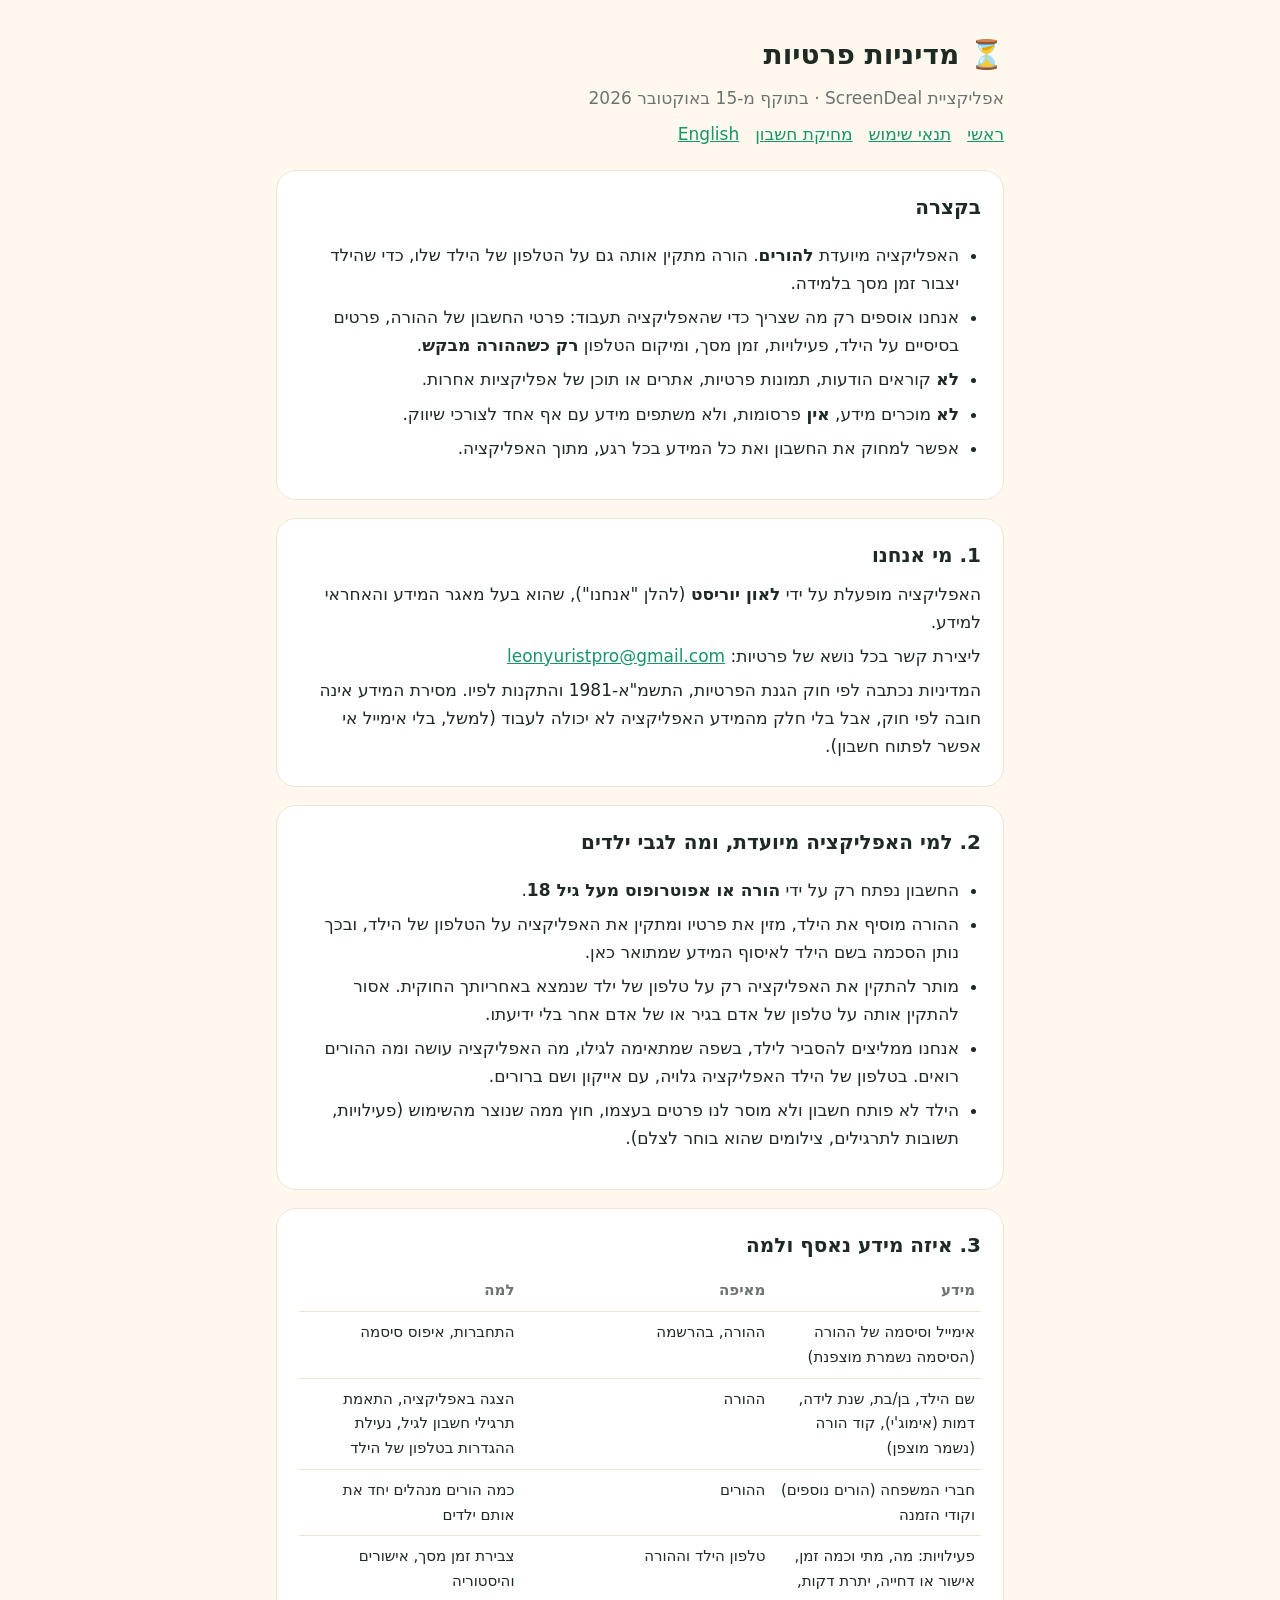
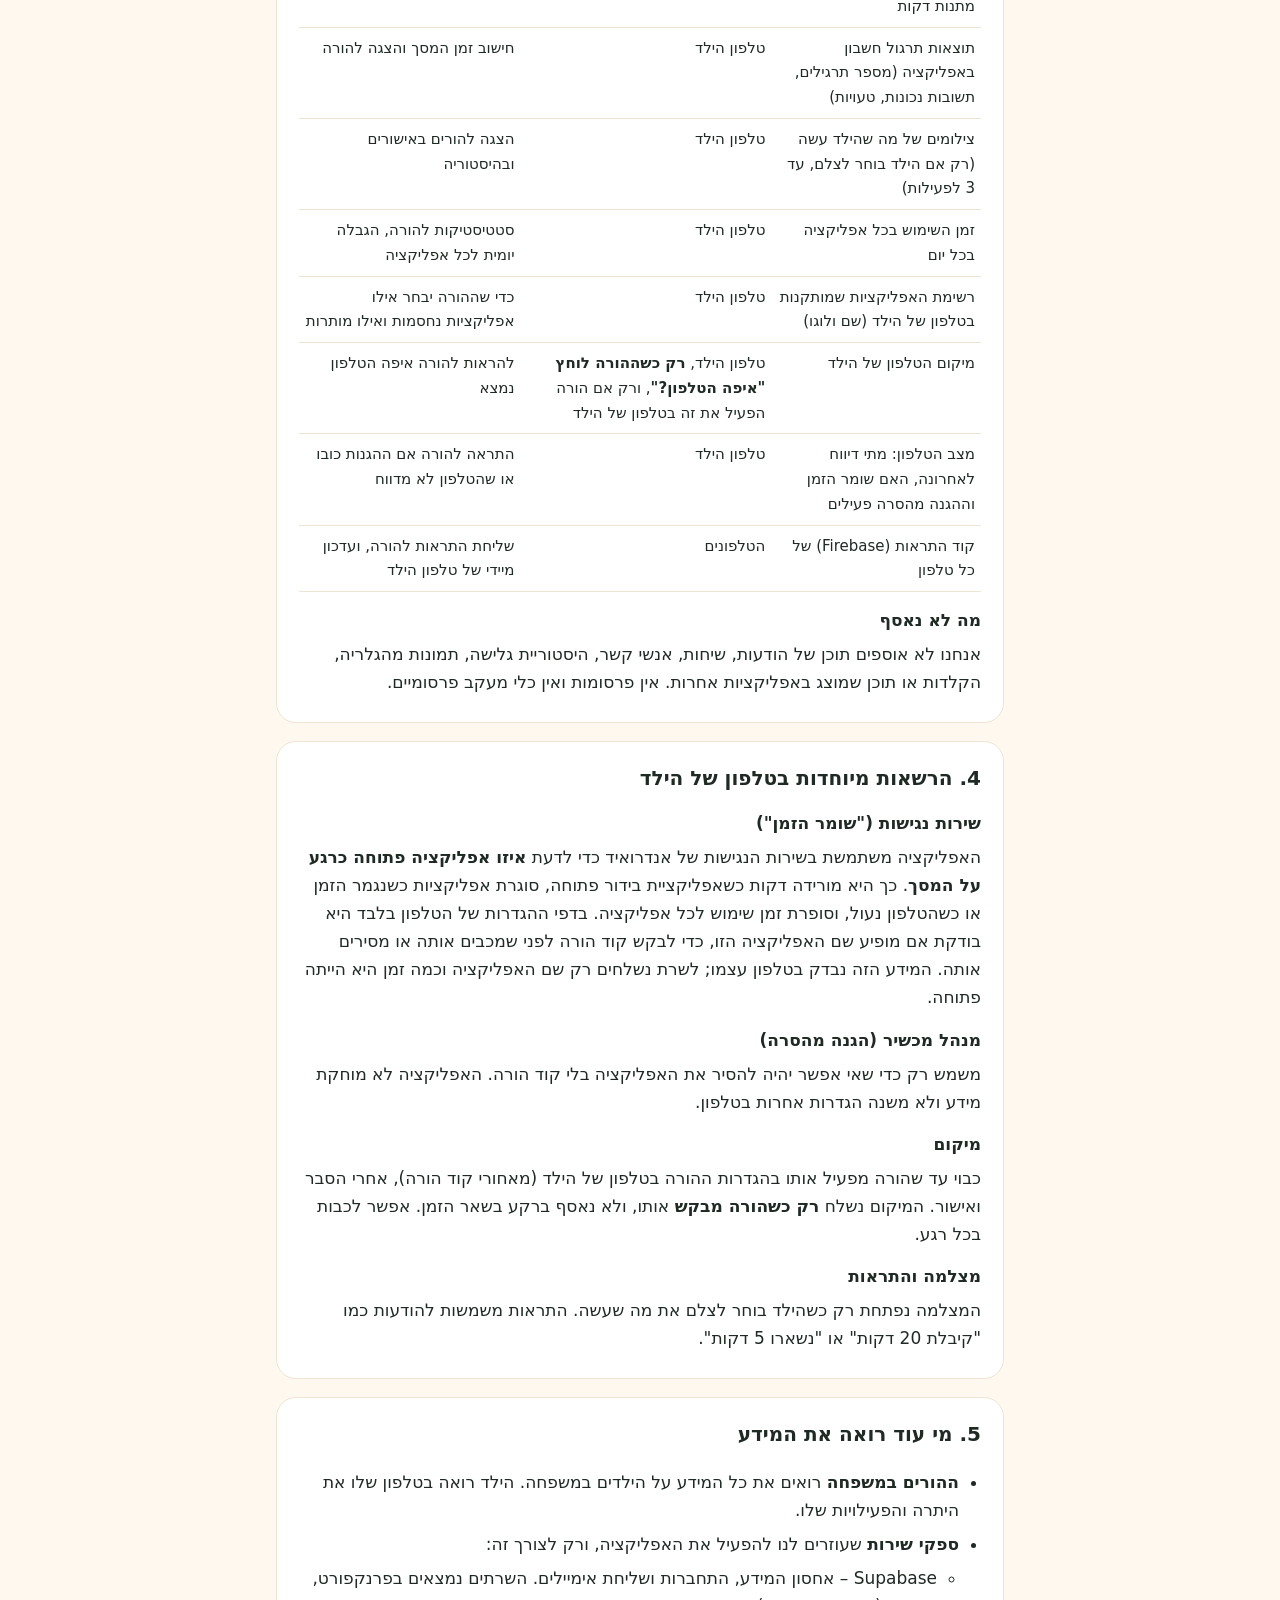
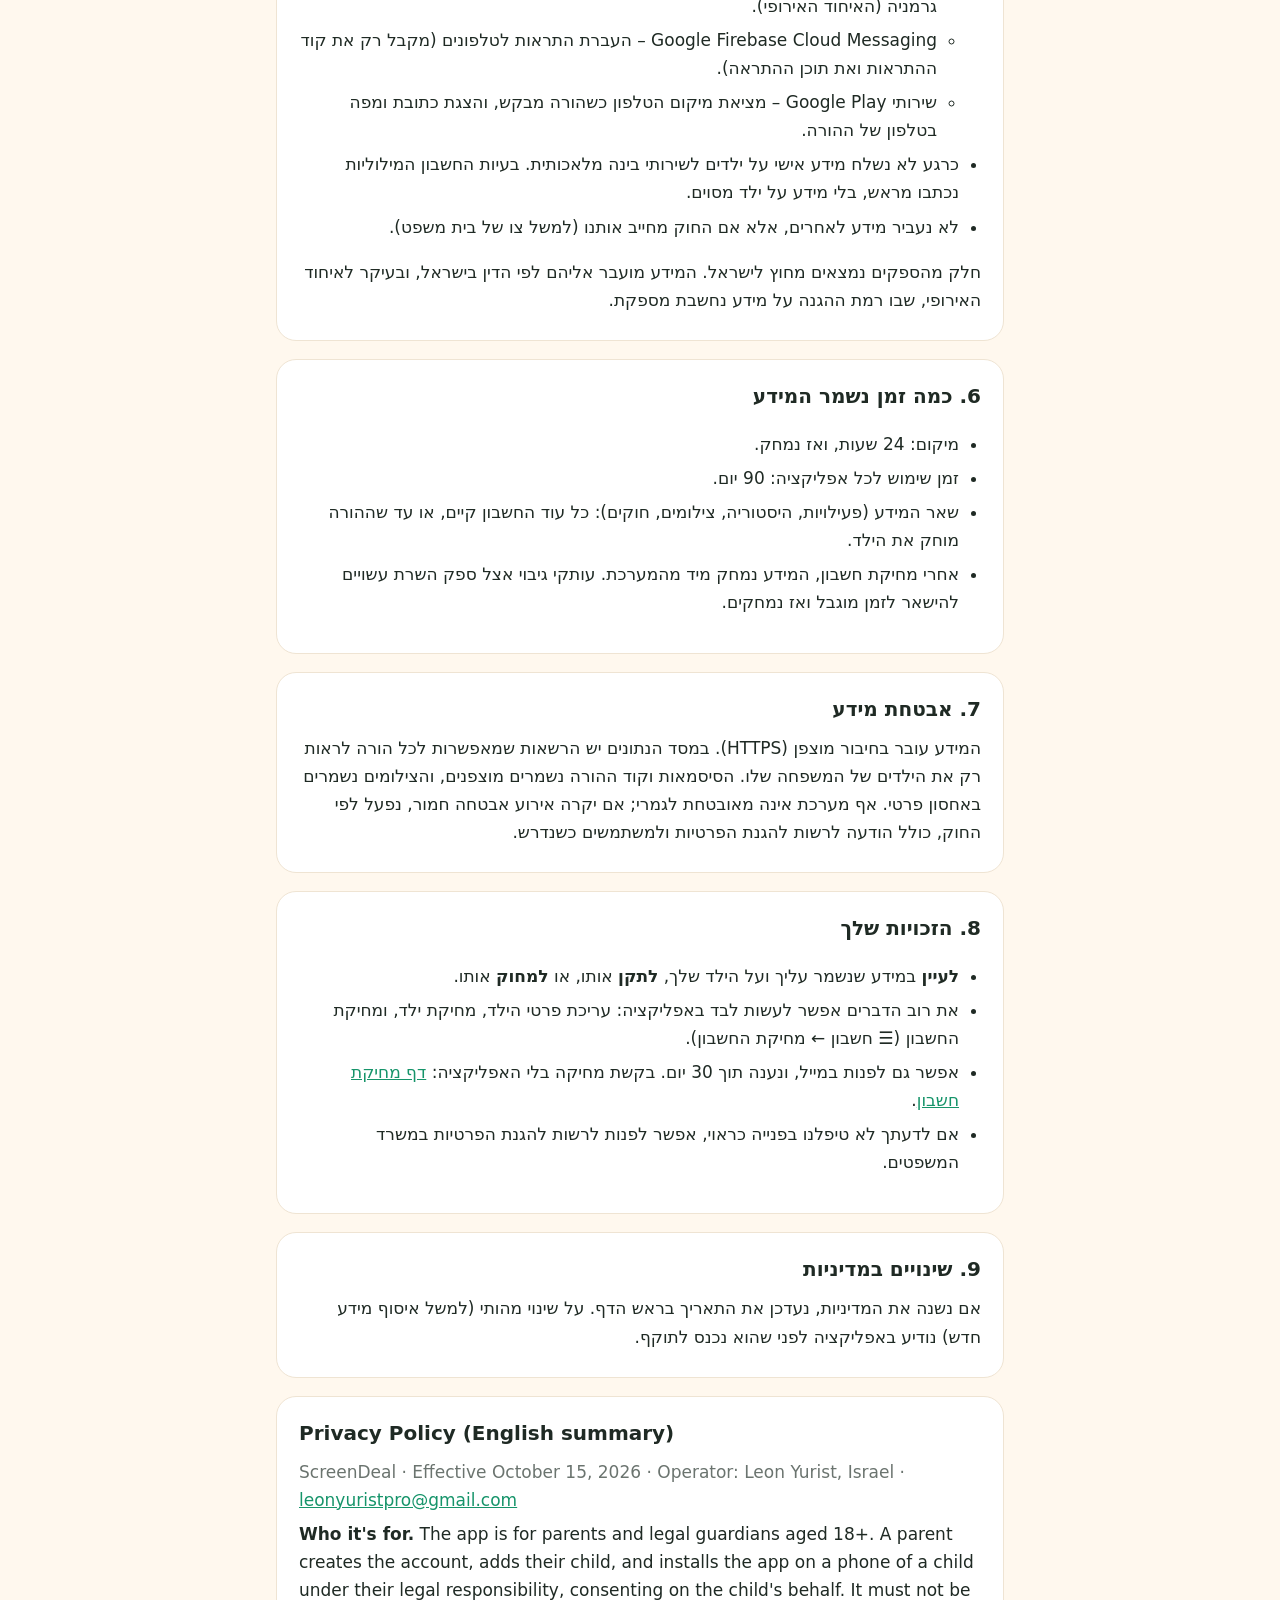
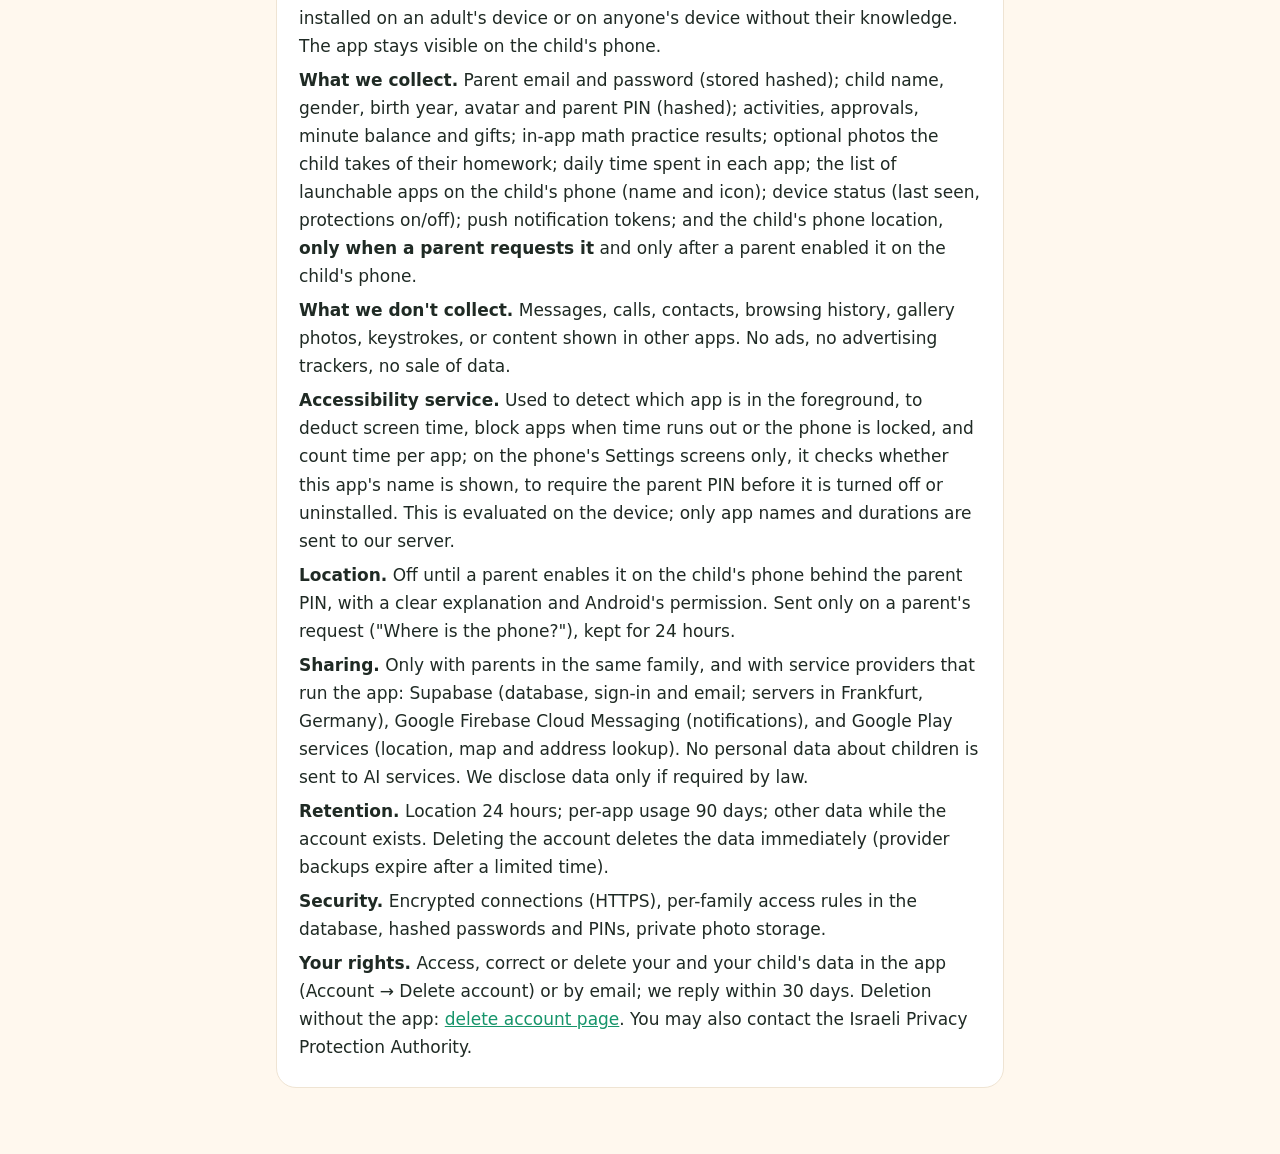
==== privacy/index.html @ fb62a264 "מדיניות פרטיות, תנאי שימוש ודף ראשי; שם האפליקציה ScreenDeal Co-Authored-By: Claude Opus 5.5 <norepl" ====
<!doctype html>
<html lang="he" dir="rtl">
<head>
<meta charset="utf-8">
<meta name="viewport" content="width=device-width, initial-scale=1">
<title>מדיניות פרטיות · ScreenDeal</title>
<link rel="stylesheet" href="../style.css">
</head>
<body>
<main>
  <h1>⏳ מדיניות פרטיות</h1>
  <p class="muted">אפליקציית ScreenDeal · בתוקף מ-15 באוקטובר 2026</p>
  <nav><a href="../">ראשי</a><a href="../terms/">תנאי שימוש</a><a href="../delete-account/">מחיקת חשבון</a><a href="#english">English</a></nav>

  <div class="card">
    <h2>בקצרה</h2>
    <ul>
      <li>האפליקציה מיועדת <b>להורים</b>. הורה מתקין אותה גם על הטלפון של הילד שלו, כדי שהילד יצבור זמן מסך בלמידה.</li>
      <li>אנחנו אוספים רק מה שצריך כדי שהאפליקציה תעבוד: פרטי החשבון של ההורה, פרטים בסיסיים על הילד, פעילויות, זמן מסך, ומיקום הטלפון <b>רק כשההורה מבקש</b>.</li>
      <li><b>לא</b> קוראים הודעות, תמונות פרטיות, אתרים או תוכן של אפליקציות אחרות.</li>
      <li><b>לא</b> מוכרים מידע, <b>אין</b> פרסומות, ולא משתפים מידע עם אף אחד לצורכי שיווק.</li>
      <li>אפשר למחוק את החשבון ואת כל המידע בכל רגע, מתוך האפליקציה.</li>
    </ul>
  </div>

  <div class="card">
    <h2>1. מי אנחנו</h2>
    <p>האפליקציה מופעלת על ידי <b>לאון יוריסט</b> (להלן "אנחנו"), שהוא בעל מאגר המידע והאחראי למידע.</p>
    <p>ליצירת קשר בכל נושא של פרטיות: <a href="mailto:leonyuristpro@gmail.com"><bdi>leonyuristpro@gmail.com</bdi></a></p>
    <p>המדיניות נכתבה לפי חוק הגנת הפרטיות, התשמ"א-1981 והתקנות לפיו. מסירת המידע אינה חובה לפי חוק, אבל בלי חלק מהמידע האפליקציה לא יכולה לעבוד (למשל, בלי אימייל אי אפשר לפתוח חשבון).</p>
  </div>

  <div class="card">
    <h2>2. למי האפליקציה מיועדת, ומה לגבי ילדים</h2>
    <ul>
      <li>החשבון נפתח רק על ידי <b>הורה או אפוטרופוס מעל גיל 18</b>.</li>
      <li>ההורה מוסיף את הילד, מזין את פרטיו ומתקין את האפליקציה על הטלפון של הילד, ובכך נותן הסכמה בשם הילד לאיסוף המידע שמתואר כאן.</li>
      <li>מותר להתקין את האפליקציה רק על טלפון של ילד שנמצא באחריותך החוקית. אסור להתקין אותה על טלפון של אדם בגיר או של אדם אחר בלי ידיעתו.</li>
      <li>אנחנו ממליצים להסביר לילד, בשפה שמתאימה לגילו, מה האפליקציה עושה ומה ההורים רואים. בטלפון של הילד האפליקציה גלויה, עם אייקון ושם ברורים.</li>
      <li>הילד לא פותח חשבון ולא מוסר לנו פרטים בעצמו, חוץ ממה שנוצר מהשימוש (פעילויות, תשובות לתרגילים, צילומים שהוא בוחר לצלם).</li>
    </ul>
  </div>

  <div class="card">
    <h2>3. איזה מידע נאסף ולמה</h2>
    <div class="table-wrap">
    <table>
      <tr><th>מידע</th><th>מאיפה</th><th>למה</th></tr>
      <tr><td>אימייל וסיסמה של ההורה (הסיסמה נשמרת מוצפנת)</td><td>ההורה, בהרשמה</td><td>התחברות, איפוס סיסמה</td></tr>
      <tr><td>שם הילד, בן/בת, שנת לידה, דמות (אימוג'י), קוד הורה (נשמר מוצפן)</td><td>ההורה</td><td>הצגה באפליקציה, התאמת תרגילי חשבון לגיל, נעילת ההגדרות בטלפון של הילד</td></tr>
      <tr><td>חברי המשפחה (הורים נוספים) וקודי הזמנה</td><td>ההורים</td><td>כמה הורים מנהלים יחד את אותם ילדים</td></tr>
      <tr><td>פעילויות: מה, מתי וכמה זמן, אישור או דחייה, יתרת דקות, מתנות דקות</td><td>טלפון הילד וההורה</td><td>צבירת זמן מסך, אישורים והיסטוריה</td></tr>
      <tr><td>תוצאות תרגול חשבון באפליקציה (מספר תרגילים, תשובות נכונות, טעויות)</td><td>טלפון הילד</td><td>חישוב זמן המסך והצגה להורה</td></tr>
      <tr><td>צילומים של מה שהילד עשה (רק אם הילד בוחר לצלם, עד 3 לפעילות)</td><td>טלפון הילד</td><td>הצגה להורים באישורים ובהיסטוריה</td></tr>
      <tr><td>זמן השימוש בכל אפליקציה בכל יום</td><td>טלפון הילד</td><td>סטטיסטיקות להורה, הגבלה יומית לכל אפליקציה</td></tr>
      <tr><td>רשימת האפליקציות שמותקנות בטלפון של הילד (שם ולוגו)</td><td>טלפון הילד</td><td>כדי שההורה יבחר אילו אפליקציות נחסמות ואילו מותרות</td></tr>
      <tr><td>מיקום הטלפון של הילד</td><td>טלפון הילד, <b>רק כשההורה לוחץ "איפה הטלפון?"</b>, ורק אם הורה הפעיל את זה בטלפון של הילד</td><td>להראות להורה איפה הטלפון נמצא</td></tr>
      <tr><td>מצב הטלפון: מתי דיווח לאחרונה, האם שומר הזמן וההגנה מהסרה פעילים</td><td>טלפון הילד</td><td>התראה להורה אם ההגנות כובו או שהטלפון לא מדווח</td></tr>
      <tr><td>קוד התראות (Firebase) של כל טלפון</td><td>הטלפונים</td><td>שליחת התראות להורה, ועדכון מיידי של טלפון הילד</td></tr>
    </table>
    </div>
    <h3>מה לא נאסף</h3>
    <p>אנחנו לא אוספים תוכן של הודעות, שיחות, אנשי קשר, היסטוריית גלישה, תמונות מהגלריה, הקלדות או תוכן שמוצג באפליקציות אחרות. אין פרסומות ואין כלי מעקב פרסומיים.</p>
  </div>

  <div class="card">
    <h2>4. הרשאות מיוחדות בטלפון של הילד</h2>
    <h3>שירות נגישות ("שומר הזמן")</h3>
    <p>האפליקציה משתמשת בשירות הנגישות של אנדרואיד כדי לדעת <b>איזו אפליקציה פתוחה כרגע על המסך</b>. כך היא מורידה דקות כשאפליקציית בידור פתוחה, סוגרת אפליקציות כשנגמר הזמן או כשהטלפון נעול, וסופרת זמן שימוש לכל אפליקציה. בדפי ההגדרות של הטלפון בלבד היא בודקת אם מופיע שם האפליקציה הזו, כדי לבקש קוד הורה לפני שמכבים אותה או מסירים אותה. המידע הזה נבדק בטלפון עצמו; לשרת נשלחים רק שם האפליקציה וכמה זמן היא הייתה פתוחה.</p>
    <h3>מנהל מכשיר (הגנה מהסרה)</h3>
    <p>משמש רק כדי שאי אפשר יהיה להסיר את האפליקציה בלי קוד הורה. האפליקציה לא מוחקת מידע ולא משנה הגדרות אחרות בטלפון.</p>
    <h3>מיקום</h3>
    <p>כבוי עד שהורה מפעיל אותו בהגדרות ההורה בטלפון של הילד (מאחורי קוד הורה), אחרי הסבר ואישור. המיקום נשלח <b>רק כשהורה מבקש</b> אותו, ולא נאסף ברקע בשאר הזמן. אפשר לכבות בכל רגע.</p>
    <h3>מצלמה והתראות</h3>
    <p>המצלמה נפתחת רק כשהילד בוחר לצלם את מה שעשה. התראות משמשות להודעות כמו "קיבלת 20 דקות" או "נשארו 5 דקות".</p>
  </div>

  <div class="card">
    <h2>5. מי עוד רואה את המידע</h2>
    <ul>
      <li><b>ההורים במשפחה</b> רואים את כל המידע על הילדים במשפחה. הילד רואה בטלפון שלו את היתרה והפעילויות שלו.</li>
      <li><b>ספקי שירות</b> שעוזרים לנו להפעיל את האפליקציה, ורק לצורך זה:
        <ul>
          <li>Supabase – אחסון המידע, התחברות ושליחת אימיילים. השרתים נמצאים בפרנקפורט, גרמניה (האיחוד האירופי).</li>
          <li>Google Firebase Cloud Messaging – העברת התראות לטלפונים (מקבל רק את קוד ההתראות ואת תוכן ההתראה).</li>
          <li>שירותי Google Play – מציאת מיקום הטלפון כשהורה מבקש, והצגת כתובת ומפה בטלפון של ההורה.</li>
        </ul>
      </li>
      <li>כרגע לא נשלח מידע אישי על ילדים לשירותי בינה מלאכותית. בעיות החשבון המילוליות נכתבו מראש, בלי מידע על ילד מסוים.</li>
      <li>לא נעביר מידע לאחרים, אלא אם החוק מחייב אותנו (למשל צו של בית משפט).</li>
    </ul>
    <p>חלק מהספקים נמצאים מחוץ לישראל. המידע מועבר אליהם לפי הדין בישראל, ובעיקר לאיחוד האירופי, שבו רמת ההגנה על מידע נחשבת מספקת.</p>
  </div>

  <div class="card">
    <h2>6. כמה זמן נשמר המידע</h2>
    <ul>
      <li>מיקום: 24 שעות, ואז נמחק.</li>
      <li>זמן שימוש לכל אפליקציה: 90 יום.</li>
      <li>שאר המידע (פעילויות, היסטוריה, צילומים, חוקים): כל עוד החשבון קיים, או עד שההורה מוחק את הילד.</li>
      <li>אחרי מחיקת חשבון, המידע נמחק מיד מהמערכת. עותקי גיבוי אצל ספק השרת עשויים להישאר לזמן מוגבל ואז נמחקים.</li>
    </ul>
  </div>

  <div class="card">
    <h2>7. אבטחת מידע</h2>
    <p>המידע עובר בחיבור מוצפן (HTTPS). במסד הנתונים יש הרשאות שמאפשרות לכל הורה לראות רק את הילדים של המשפחה שלו. הסיסמאות וקוד ההורה נשמרים מוצפנים, והצילומים נשמרים באחסון פרטי. אף מערכת אינה מאובטחת לגמרי; אם יקרה אירוע אבטחה חמור, נפעל לפי החוק, כולל הודעה לרשות להגנת הפרטיות ולמשתמשים כשנדרש.</p>
  </div>

  <div class="card">
    <h2>8. הזכויות שלך</h2>
    <ul>
      <li><b>לעיין</b> במידע שנשמר עליך ועל הילד שלך, <b>לתקן</b> אותו, או <b>למחוק</b> אותו.</li>
      <li>את רוב הדברים אפשר לעשות לבד באפליקציה: עריכת פרטי הילד, מחיקת ילד, ומחיקת החשבון (☰ חשבון ← מחיקת החשבון).</li>
      <li>אפשר גם לפנות במייל, ונענה תוך 30 יום. בקשת מחיקה בלי האפליקציה: <a href="../delete-account/">דף מחיקת חשבון</a>.</li>
      <li>אם לדעתך לא טיפלנו בפנייה כראוי, אפשר לפנות לרשות להגנת הפרטיות במשרד המשפטים.</li>
    </ul>
  </div>

  <div class="card">
    <h2>9. שינויים במדיניות</h2>
    <p>אם נשנה את המדיניות, נעדכן את התאריך בראש הדף. על שינוי מהותי (למשל איסוף מידע חדש) נודיע באפליקציה לפני שהוא נכנס לתוקף.</p>
  </div>

  <div class="card" lang="en" id="english">
    <h2>Privacy Policy (English summary)</h2>
    <p class="muted">ScreenDeal · Effective October 15, 2026 · Operator: Leon Yurist, Israel · <a href="mailto:leonyuristpro@gmail.com">leonyuristpro@gmail.com</a></p>
    <p><b>Who it's for.</b> The app is for parents and legal guardians aged 18+. A parent creates the account, adds their child, and installs the app on a phone of a child under their legal responsibility, consenting on the child's behalf. It must not be installed on an adult's device or on anyone's device without their knowledge. The app stays visible on the child's phone.</p>
    <p><b>What we collect.</b> Parent email and password (stored hashed); child name, gender, birth year, avatar and parent PIN (hashed); activities, approvals, minute balance and gifts; in-app math practice results; optional photos the child takes of their homework; daily time spent in each app; the list of launchable apps on the child's phone (name and icon); device status (last seen, protections on/off); push notification tokens; and the child's phone location, <b>only when a parent requests it</b> and only after a parent enabled it on the child's phone.</p>
    <p><b>What we don't collect.</b> Messages, calls, contacts, browsing history, gallery photos, keystrokes, or content shown in other apps. No ads, no advertising trackers, no sale of data.</p>
    <p><b>Accessibility service.</b> Used to detect which app is in the foreground, to deduct screen time, block apps when time runs out or the phone is locked, and count time per app; on the phone's Settings screens only, it checks whether this app's name is shown, to require the parent PIN before it is turned off or uninstalled. This is evaluated on the device; only app names and durations are sent to our server.</p>
    <p><b>Location.</b> Off until a parent enables it on the child's phone behind the parent PIN, with a clear explanation and Android's permission. Sent only on a parent's request ("Where is the phone?"), kept for 24 hours.</p>
    <p><b>Sharing.</b> Only with parents in the same family, and with service providers that run the app: Supabase (database, sign-in and email; servers in Frankfurt, Germany), Google Firebase Cloud Messaging (notifications), and Google Play services (location, map and address lookup). No personal data about children is sent to AI services. We disclose data only if required by law.</p>
    <p><b>Retention.</b> Location 24 hours; per-app usage 90 days; other data while the account exists. Deleting the account deletes the data immediately (provider backups expire after a limited time).</p>
    <p><b>Security.</b> Encrypted connections (HTTPS), per-family access rules in the database, hashed passwords and PINs, private photo storage.</p>
    <p><b>Your rights.</b> Access, correct or delete your and your child's data in the app (Account → Delete account) or by email; we reply within 30 days. Deletion without the app: <a href="../delete-account/">delete account page</a>. You may also contact the Israeli Privacy Protection Authority.</p>
  </div>
</main>
</body>
</html>
---- style.css ----
:root { --bg: #fff8ee; --card: #ffffff; --text: #1f2a24; --muted: #6b746f; --primary: #16946a; --stroke: #efe4d3; }
@media (prefers-color-scheme: dark) {
  :root { --bg: #151a17; --card: #1f2622; --text: #eef2ef; --muted: #a3ada7; --primary: #4cc79b; --stroke: #2e3832; }
}
* { box-sizing: border-box; }
body { margin: 0; background: var(--bg); color: var(--text); font: 17px/1.65 system-ui, -apple-system, "Segoe UI", Arial, sans-serif; }
main { max-width: 760px; margin: 0 auto; padding: 32px 16px 48px; }
.card { background: var(--card); border: 1px solid var(--stroke); border-radius: 20px; padding: 20px 22px; margin-bottom: 18px; }
h1 { font-size: 28px; margin: 0 0 4px; }
h2 { font-size: 20px; margin: 0 0 8px; }
h3 { font-size: 17px; margin: 14px 0 4px; }
p, li { margin: 6px 0; }
ul { padding-inline-start: 22px; }
.muted { color: var(--muted); }
a { color: var(--primary); }
nav { margin: 8px 0 22px; display: flex; flex-wrap: wrap; gap: 8px 16px; }
table { width: 100%; border-collapse: collapse; font-size: 15px; }
th, td { border-bottom: 1px solid var(--stroke); padding: 8px 6px; text-align: start; vertical-align: top; }
th { color: var(--muted); font-weight: 600; }
.table-wrap { overflow-x: auto; }
[lang="en"] { direction: ltr; text-align: left; }
bdi { unicode-bidi: isolate; }
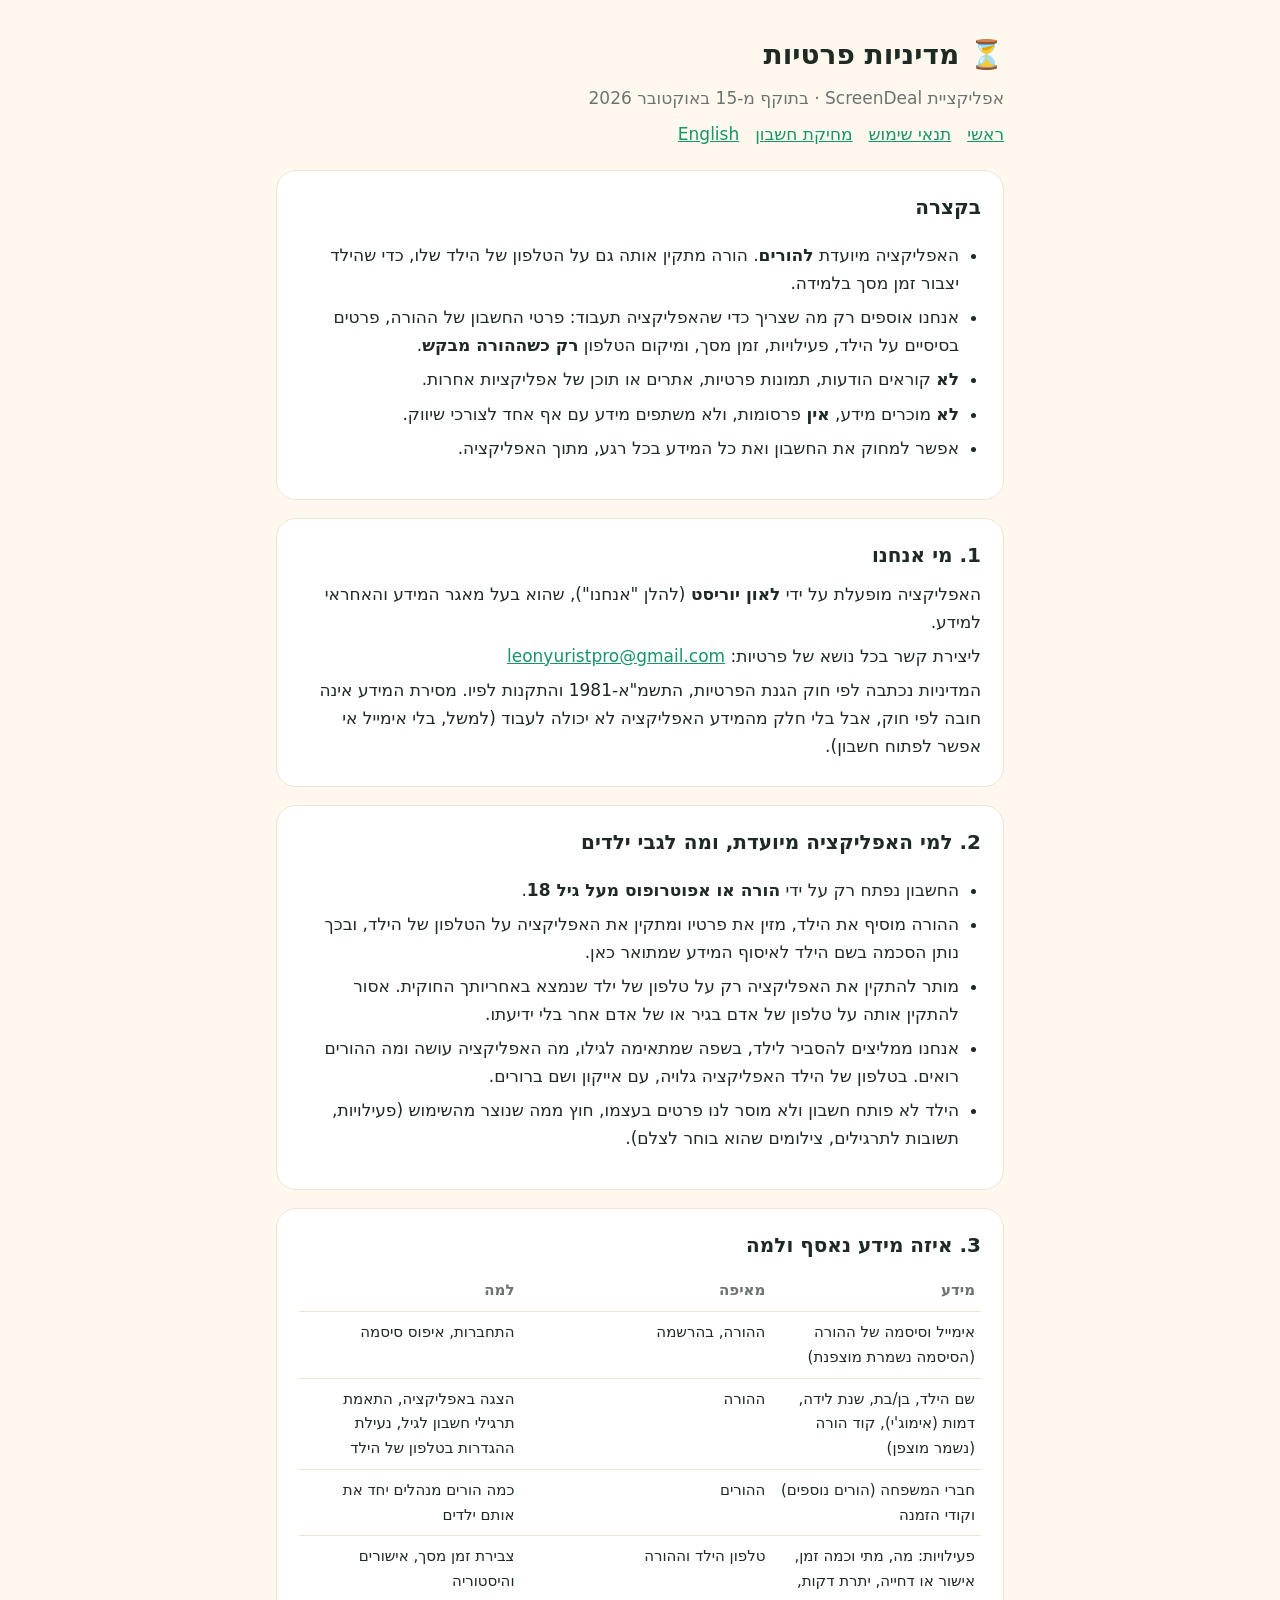
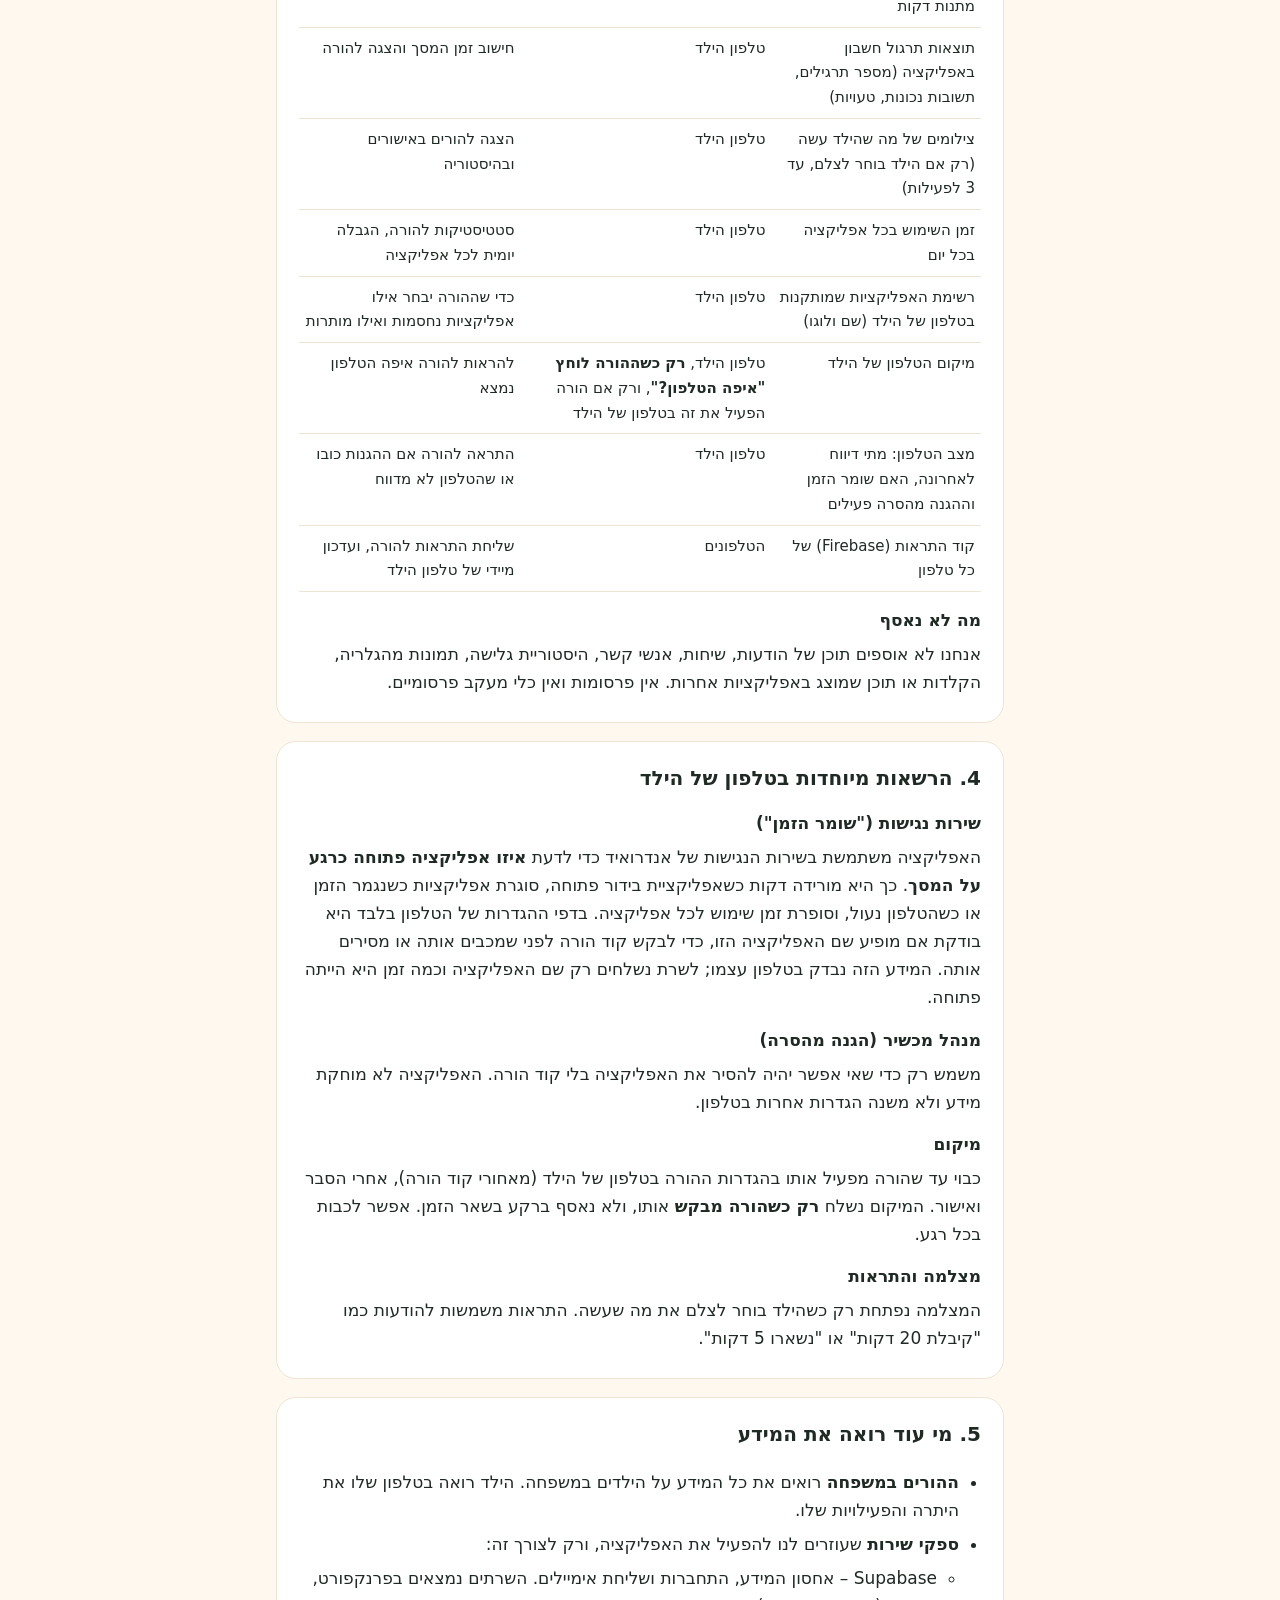
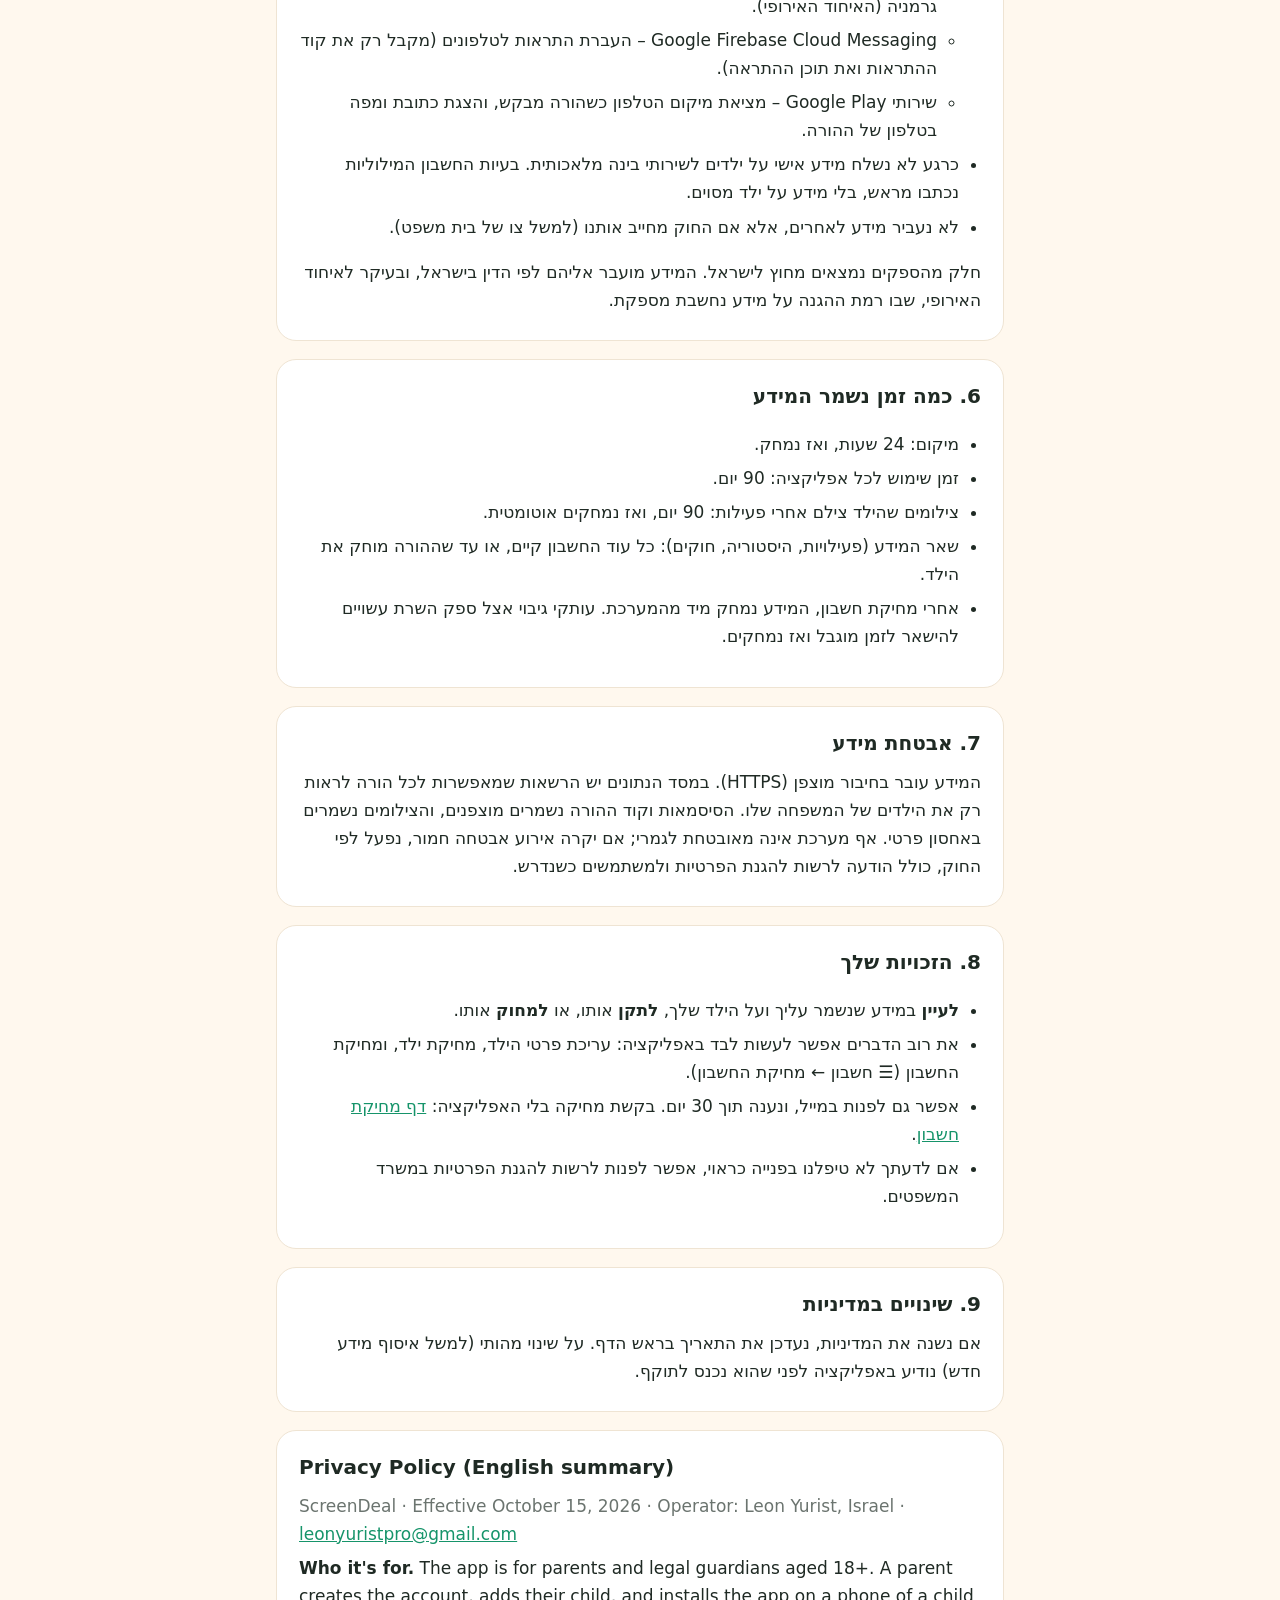
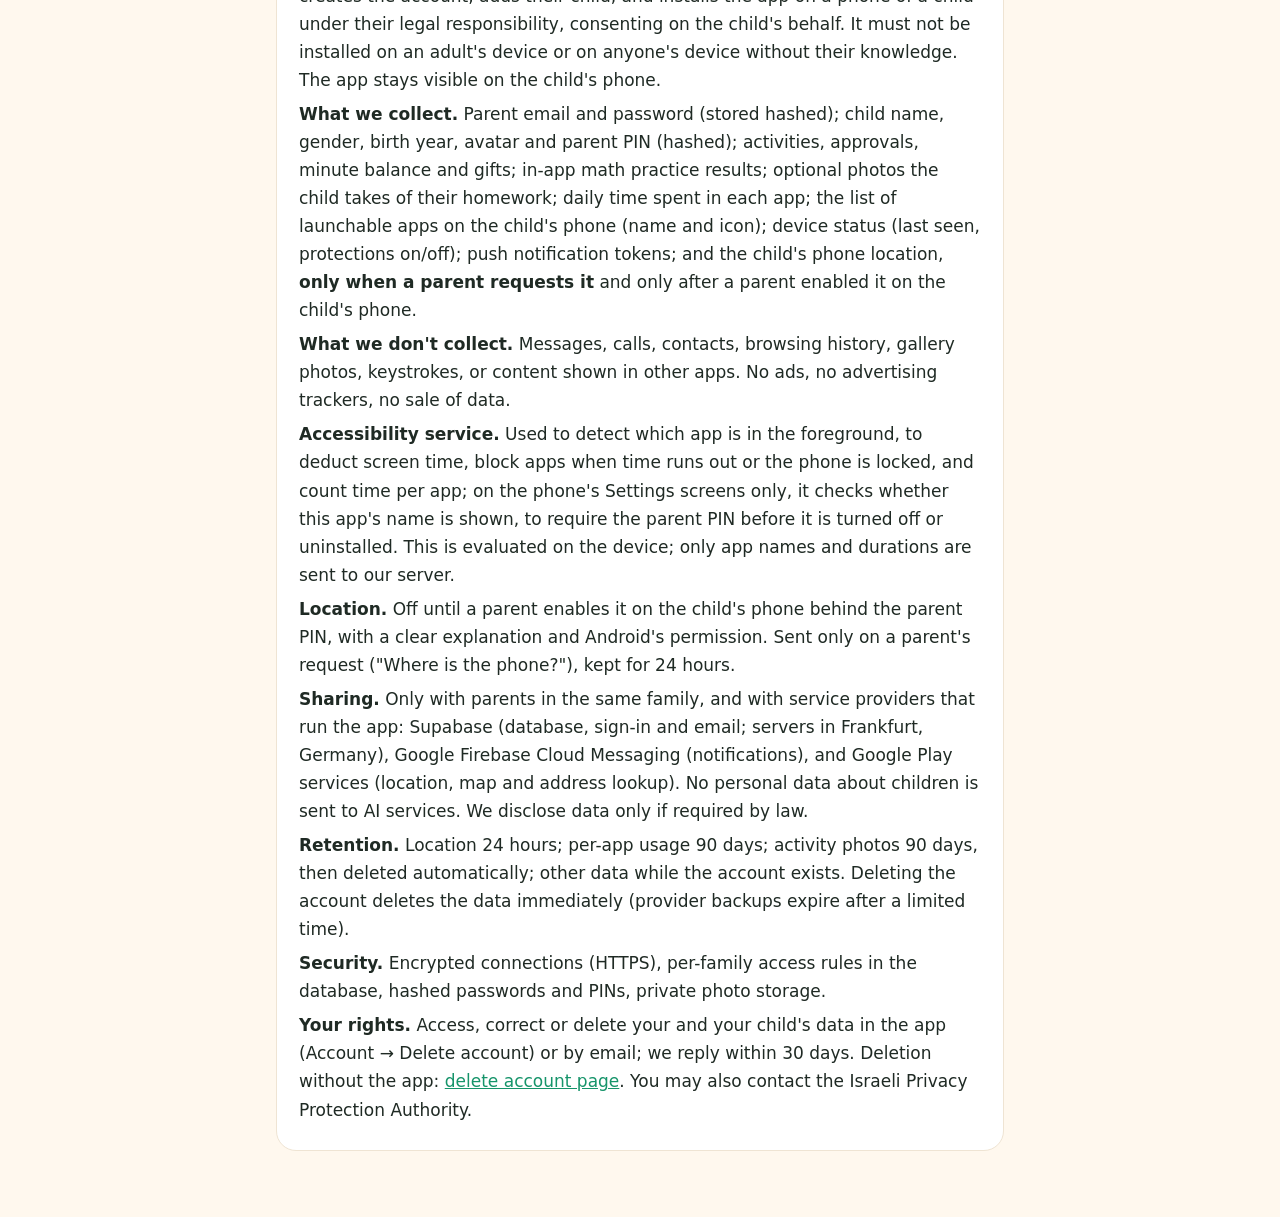
==== commit 98b44058: "מדיניות פרטיות: צילומים מפעילויות נשמרים 90 יום ונמחקים אוטומטית Co-Authored-By: Claude Opus 5.5 <no" ====
--- a/privacy/index.html
+++ b/privacy/index.html
@@ -97,7 +97,8 @@
     <ul>
       <li>מיקום: 24 שעות, ואז נמחק.</li>
       <li>זמן שימוש לכל אפליקציה: 90 יום.</li>
-      <li>שאר המידע (פעילויות, היסטוריה, צילומים, חוקים): כל עוד החשבון קיים, או עד שההורה מוחק את הילד.</li>
+      <li>צילומים שהילד צילם אחרי פעילות: 90 יום, ואז נמחקים אוטומטית.</li>
+      <li>שאר המידע (פעילויות, היסטוריה, חוקים): כל עוד החשבון קיים, או עד שההורה מוחק את הילד.</li>
       <li>אחרי מחיקת חשבון, המידע נמחק מיד מהמערכת. עותקי גיבוי אצל ספק השרת עשויים להישאר לזמן מוגבל ואז נמחקים.</li>
     </ul>
   </div>
@@ -131,7 +132,7 @@
     <p><b>Accessibility service.</b> Used to detect which app is in the foreground, to deduct screen time, block apps when time runs out or the phone is locked, and count time per app; on the phone's Settings screens only, it checks whether this app's name is shown, to require the parent PIN before it is turned off or uninstalled. This is evaluated on the device; only app names and durations are sent to our server.</p>
     <p><b>Location.</b> Off until a parent enables it on the child's phone behind the parent PIN, with a clear explanation and Android's permission. Sent only on a parent's request ("Where is the phone?"), kept for 24 hours.</p>
     <p><b>Sharing.</b> Only with parents in the same family, and with service providers that run the app: Supabase (database, sign-in and email; servers in Frankfurt, Germany), Google Firebase Cloud Messaging (notifications), and Google Play services (location, map and address lookup). No personal data about children is sent to AI services. We disclose data only if required by law.</p>
-    <p><b>Retention.</b> Location 24 hours; per-app usage 90 days; other data while the account exists. Deleting the account deletes the data immediately (provider backups expire after a limited time).</p>
+    <p><b>Retention.</b> Location 24 hours; per-app usage 90 days; activity photos 90 days, then deleted automatically; other data while the account exists. Deleting the account deletes the data immediately (provider backups expire after a limited time).</p>
     <p><b>Security.</b> Encrypted connections (HTTPS), per-family access rules in the database, hashed passwords and PINs, private photo storage.</p>
     <p><b>Your rights.</b> Access, correct or delete your and your child's data in the app (Account → Delete account) or by email; we reply within 30 days. Deletion without the app: <a href="../delete-account/">delete account page</a>. You may also contact the Israeli Privacy Protection Authority.</p>
   </div>
